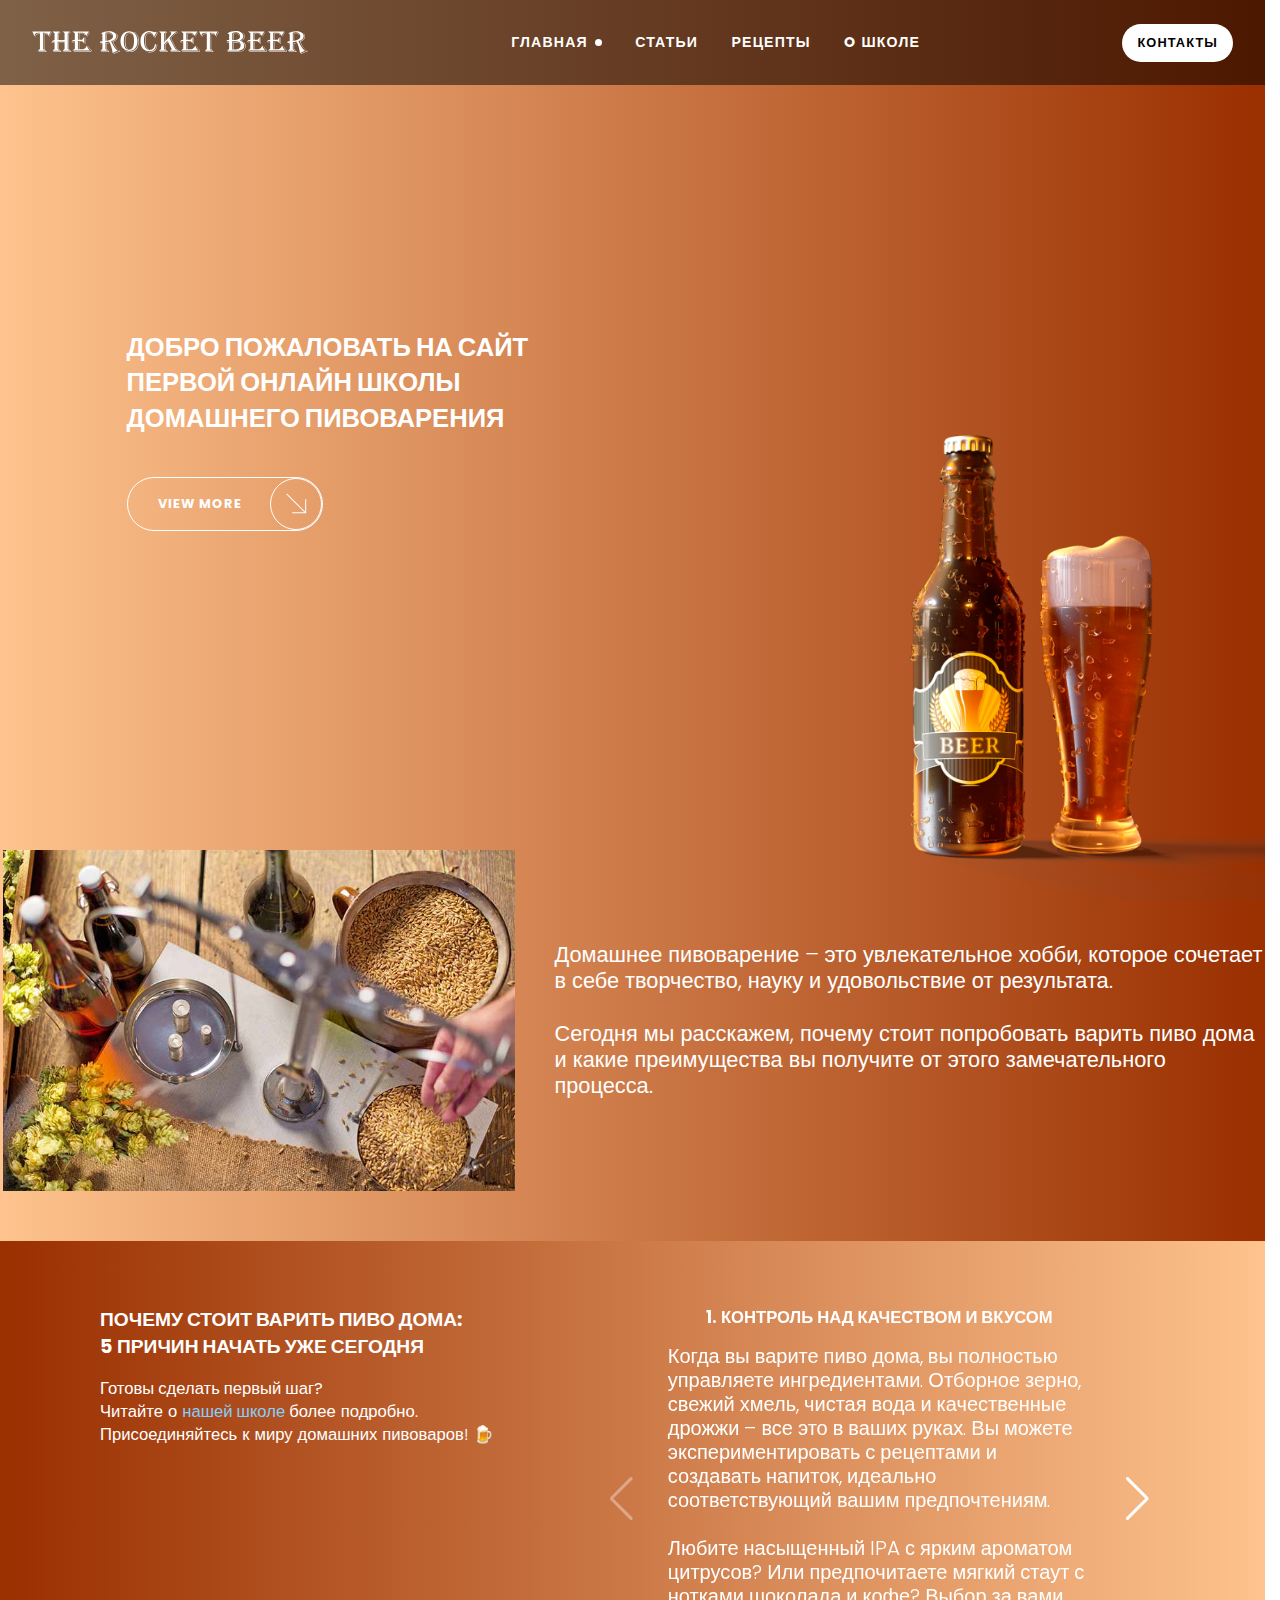
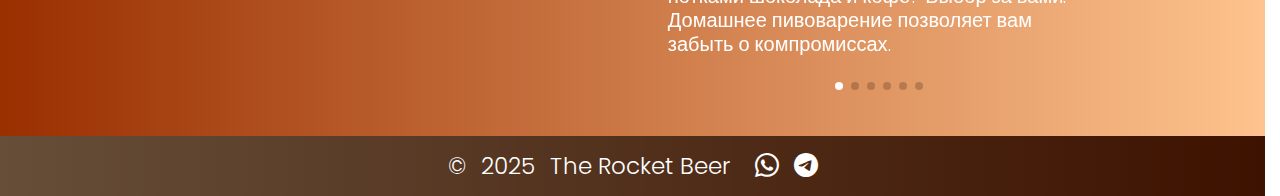
==== index.html @ 80974410 "Add files via upload" ====
<!DOCTYPE html>
<html lang="en">

<head>
   <meta charset="UTF-8">
   <meta name="viewport" content="width=device-width, initial-scale=1.0">

   <title>Brewing School</title>
   <link href="https://fonts.googleapis.com/css2?family=Poppins:wght@300;400;500;600;700;800;900&display=swap"
      rel="stylesheet">
   <link href="https://cdn.jsdelivr.net/npm/bootstrap-icons/font/bootstrap-icons.css" rel="stylesheet">
   <link rel="stylesheet" href="https://cdn.jsdelivr.net/npm/swiper@8/swiper-bundle.min.css" />
   <script src="https://cdn.jsdelivr.net/npm/swiper@8/swiper-bundle.min.js"></script>
   <link rel="stylesheet" href="normalize.css">
   <link rel="stylesheet" href="style.css">
</head>

<body>
   <header class="header">
      <a class="header-logo" href="/">
         <img src="./img/Logo-1.svg" class="header-logo-image" alt="Beer School Logo">
      </a>
      <nav class="header-menu">
         <ul class="header-menu-list">
            <li class="header-menu-item">
               <a href="/" class="header-menu-link is-current">Главная</a>
            </li>
            <li class="header-menu-item">
               <a href="/" class="header-menu-link">Статьи</a>
            </li>
            <li class="header-menu-item">
               <a href="/" class="header-menu-link">Рецепты</a>
            </li>
            <li class="header-menu-item">
               <a href="/" class="header-menu-link">O школе</a>
            </li>
         </ul>
      </nav>
      <div class="header-actions">
         <button class="header-book-button button" type="button" title="Контакты">
            Контакты
         </button>
      </div>
   </header>

   <main class="main-content">
      <section class="first-screen">
         <div class="first-screen-info">
            <h1 class="first-screen-title">Добро пожаловать на сайт <br />
               первой онлайн школы <br />
               домашнего пивоварения
            </h1>
            <a href="#section2" class="button transparent">View more</a>
         </div>
         <img class="first-screen-beer-image" src="./img/banner-img.png" alt="Bottle of beer">
      </section>
      <section class="main-description">
         <div class="image-text-content">
            <img class="brewing-beer-image" src="./img/home.jpg" alt="Brewing proses">
            <p id="section2">
               <strong>Домашнее пивоварение</strong> – это увлекательное хобби, которое сочетает в себе творчество,
               науку и удовольствие
               от результата. <br /><br />
               Сегодня мы расскажем, почему стоит попробовать варить пиво дома и какие преимущества вы
               получите от этого замечательного процесса.
            </p>
         </div>
         <div class="main-description-carousel">
            <div class="subtitle">
               <h2>Почему стоит варить пиво дома: <br />
                  5 причин начать уже сегодня</h2>
               <p><b>Готовы сделать первый шаг?</b><br /> Читайте о <a href="/" style="color: lightskyblue"><b> нашей
                        школе </b>
                  </a> более подробно.<br />
                  Присоединяйтесь к миру домашних пивоваров! 🍺</p>
            </div>
            <div class="swiper mySwiper">
               <div class=" swiper-wrapper">
                  <div class="swiper-slide">
                     <h3>1. Контроль над качеством и вкусом</h3>
                     <p>Когда вы варите пиво дома, вы полностью управляете ингредиентами. Отборное зерно, свежий хмель,
                        чистая
                        вода и качественные дрожжи – все это в ваших руках. Вы можете экспериментировать с рецептами и
                        создавать
                        напиток, идеально соответствующий вашим предпочтениям.</p>
                     <p>Любите насыщенный IPA с ярким ароматом цитрусов? Или предпочитаете мягкий стаут с нотками
                        шоколада и
                        кофе? Выбор за вами. Домашнее пивоварение позволяет вам забыть о компромиссах.</p>
                  </div>
                  <div class="swiper-slide">
                     <h3>2. Экономия средств</h3>
                     <p>На первый взгляд кажется, что варить пиво дома дорого из-за оборудования и ингредиентов. Однако
                        это
                        инвестиция, которая окупается. Один раз купив оборудование, вы будете тратить только на сырье, а
                        стоимость домашнего пива зачастую оказывается ниже магазинного, особенно премиальных сортов.</p>
                     <p><strong>Бонус:</strong> ваше пиво не будет обременено наценками, которые включают в себя
                        транспортировку,
                        упаковку и рекламу.</p>
                  </div>
                  <div class="swiper-slide">
                     <h3>3. Удовольствие от процесса</h3>
                     <p>Варка пива – это одновременно наука и искусство. Вы узнаете основы химии, биологии и физики, что
                        делает
                        процесс не только увлекательным, но и познавательным.</p>
                     <p>Пивоварение – это еще и терапия: отмеряя ингредиенты, контролируя температуру, наблюдая за
                        ферментацией,
                        вы забываете о повседневных заботах. Этот процесс помогает расслабиться и по-настоящему
                        насладиться
                        результатом своей работы.</p>
                  </div>
                  <div class="swiper-slide">
                     <h3>4. Особая гордость за результат</h3>
                     <p>Представьте, что вы предлагаете друзьям или близким бутылку пива, сделанного вашими руками. Они
                        восхищаются вкусом, а вы с гордостью рассказываете о процессе. Домашнее пиво – это больше, чем
                        напиток;
                        это символ вашего труда, экспериментов и креативности.</p>
                     <p>Кроме того, ваше пиво можно сделать уникальным, добавив ингредиенты, которые редко встретишь в
                        магазине:
                        например, ягоды, специи или даже мед.</p>
                  </div>
                  <div class="swiper-slide">
                     <h3>5. Сообщество пивоваров</h3>
                     <p>Домашние пивовары – это дружелюбное и увлеченное сообщество. Общение с такими же энтузиастами
                        поможет
                        вам
                        расти и развиваться в этом увлекательном деле. На форумах, в социальных сетях и на мероприятиях
                        по
                        домашнему пивоварению вы найдете единомышленников, которые с радостью поделятся своими советами
                        и
                        секретами.</p>
                     <p>К тому же, это возможность обмениваться собственными рецептами, дегустировать пиво других и
                        постоянно
                        вдохновляться.</p>
                  </div>
                  <div class="swiper-slide">
                     <h3>Заключение</h3>
                     <p><strong>Домашнее пивоварение</strong> – это не просто способ приготовить напиток. Это
                        путешествие в
                        мир творчества и
                        науки, возможность выразить себя и насладиться результатами своей работы.</p>
                     <p>Если вы ищете хобби, которое совмещает экономию, познание и удовольствие, домашнее пивоварение –
                        ваш
                        выбор. Откройте для себя это искусство, начните с простого, и вы не сможете остановиться!</p>
                  </div>
               </div>
               <div class="swiper-button-next"></div>
               <div class="swiper-button-prev"></div>
               <div class="swiper-pagination"></div>
            </div>


         </div>
      </section>
   </main>
   <footer>
      <div class="footer-content">
         <p>&copy; <span> 2025 </span> The Rocket Beer</p>
         <div class="social-icons">
            <a href="https://wa.me/+79613062090" target="_blank" aria-label="whatsapp"><i
                  class="bi bi-whatsapp"></i></a>
            <a href="https://t.me/home_brewing_school" target="_blank" aria-label="Telegram"><i
                  class="bi bi-telegram"></i></a>
         </div>
      </div>
   </footer>
   <script src="script.js"></script>
</body>

</html>
---- style.css ----
@font-face {
   font-family: 'Heebo';
   src: url('./fonts/Heebo-Light.woff2') format('woff2');
   font-weight: 300;
   font-style: normal;
   font-display: swap;
}

@font-face {
   font-family: 'Heebo';
   src: url('./fonts/Heebo-Bold.woff2') format('woff2');
   font-weight: 700;
   font-style: normal;
   font-display: swap;
}


html {
   scroll-behavior: smooth;
}


:root {
   --color-dark: #000000;
   --color-light: #FFFFFF;
   --color-dark-alternate: #131619;
   --color-dark-gray: #404040;
   --color-light-gray: #C4C4C4;

   --border-radius: 30px;
   --border: 1px solid #FFFFFF;

   --font-family-base: 'Heebo', sans-serif; 
   --font-family-accent: 'Yantramanav', sans-serif; 
   --font-family-logo: 'Algerian', sans-serif;

   --input-height: 54px;

   --container-width: 1200px;
   --container-padding-x: 30px;

   --transition-duration: 0.2s;

   --header-height: 85px;
}

* {
   max-width: 100%;
}

body {
   font-family: 'Poppins', sans-serif;
   font-weight: 300;
   font-size: 16px;
   line-height: 1.4;
   color: var(--color-light);
   background: linear-gradient(to right, #FEC38E, #9A2F00);
}

a,
button,
input,
textarea,
svg * {
   transition-duration: var(--transition-duration);
}

a {
   color: var(--color-light);
   text-decoration: none;
}

a:hover {
   color: var(--color-light-gray);
}

.visually-hidden {
   position: absolute !important;
   width: 1px !important;
   height: 1px !important;
   margin: -1px !important;
   border: 0 !important;
   padding: 0 !important;
   white-space: nowrap !important;
   clip-path: inset(100%) !important;
   clip: rect(0 0 0 0) !important;
   overflow: hidden !important;
 }

 h1, h2, h3, h4, h5, h6 {
   font-weight: 700;
   text-transform: uppercase;
}

ul {
   margin-bottom: 0;
}

.container {
   max-width: calc(var(--container-width) + var(--container-padding-x) * 2);
   margin-inline: auto;
   padding-inline: var(--container-padding-x);
}

.button {
   display: inline-flex;
   align-items: center;
   height: 38px;
   padding-inline: 15px;
   font-size: clamp(10px, 1vw, 15px);
   font-weight: 700;
   line-height: 2;
   letter-spacing: 1.1px;
   text-transform: uppercase;
   white-space: nowrap;
   background-color: var(--color-light);
   border: none;
   border-radius: var(--border-radius);
}

button:hover {
   background-color: var(--color-light-gray);
}

.button.transparent {
   position: relative;
   height: var(--input-height);
   padding-left: 30px;
   padding-right: 80px;
   background-color: transparent;
   border: var(--border);
}

.button.transparent::after{
   content: '';
   position: absolute;
   right: 0;
   height: 100%;
   aspect-ratio: 1;
   background: url('./icons/arrow-top-rite.svg') center/70% no-repeat;
   border: var(--border);
   border-radius: 50%;
   scale: 1 -1;
}



.button.transparent:hover {
   color: var(--color-dark);
   background-color: var(--color-light-gray);
}

.header {
   display: flex;
   justify-content: space-between;
   align-items: center;
   column-gap: 20px;
   min-height: var(--header-height);
   padding-inline: 32px;
   background-color: rgba(0, 0, 0, 0.5);
   
}



.header-menu-list {
   display: flex;
   flex-wrap: wrap;
   column-gap: clamp(20px, 2.6vw, 50px);
   font-size: clamp(10px, 1.1vw, 35px);
}

.header-menu-link {
   display: inline-flex;
   align-items: center;
   text-decoration: none;
   text-transform: uppercase;
   font-weight: 700;
   letter-spacing: 1.2px;
   gap: 7px;
   height: var(--header-height)
}

.header-menu-link.is-current::after {
   content: "";
   width: 7px;
   aspect-ratio: 1;
   background-color: currentColor;
   border-radius: 50%;
}

.header-actions {
   display: flex;
   column-gap: 30px;
}

.first-screen {
   position: relative;
   width: 100vw;
   height: calc(100vh - var(--header-height));
   
}

.first-screen-info {
   position: absolute;
   width: 100%;
   max-width: 40vw;
   top: 30%;
   left: 10%;
}

.first-screen-title {
   font-size: 2vw;
   margin-bottom: 40px;
}

.first-screen-beer-image {
   position: absolute;
   width: 100%;
   max-width: 40vw;
   height: auto;
   bottom: 0;
   right: 0;
}



.image-text-content {
   display: flex;
   align-items: center;
   justify-content: center;
   gap: 40px;
   margin-bottom: 100px;
   font-size: 1.7vw;
   line-height: 1.2;
   max-width: calc(var(--container-width) + var(--container-padding-x) * 2);
   margin-inline: auto;
}

.brewing-beer-image {
   width: 100%;
   max-width: 40vw;
   height: auto;
   margin-block: -50px;
   
}

.main-description-carousel {
   display: flex;
   background: linear-gradient(to left, #FEC38E, #9A2F00);
   padding-left: 100px;
   padding-top: 50px;
}

.main-description-carousel h2 {
   font-size: 1.5vw;
}

.main-description-carousel h3 {
   font-size: 1.3vw;
}

.subtitle {
   max-width: 42vw;
   font-size: 1.3vw;
}

.article {
   background: white;
   padding: 50px;
   color: #000000;
   box-shadow: 0 6px 10px rgba(0, 0, 0, 0.4);
}

.highlight {
   background-color: #dff0d8;
   padding: 7px 10px;
   border-left: 5px solid #3c763d;
   margin-bottom: 20px;
}

.swiper{
   max-width: 44vw;
   height: 100%;
   margin-bottom: 30px;
 }
 .swiper-slide {
   line-height: 1.2;
   font-size: 20px;
   display: flex;
   flex-direction: column;
   justify-content: center;
   align-items: center;
   padding-inline: 70px;
   padding-bottom: 50px;
 }
 .swiper-slide img{
   width: 30%;
   object-fit: cover;
 }

 .swiper-pagination-bullet-active {
   background: white;
   opacity: 1;
 }

 .swiper-button-next, .swiper-rtl .swiper-button-prev {
    left: auto;
    color: white;
 }
 .swiper-button-prev, .swiper-rtl .swiper-button-next{
    right: auto;
    color: white;
 }


footer {
   text-align: center;
   background-color: rgba(0, 0, 0, 0.6);
   position: relative;
   bottom: 0;
   width: 100%;
   padding: 13px 0;
}

.footer-content {
   display: inline-flex; /* Горизонтальное выравнивание текста и иконок */
   align-items: center; /* Вертикальное выравнивание */
   gap: 1.5rem; /* Расстояние между текстом и иконками */
   justify-content: center;
   
}

.footer-content p {
   margin: 0;
   display: flex;
   align-items: center;
   font-size: 23px;
   gap: 15px;
}

.social-icons {
   display: inline-flex; /* Горизонтальное расположение иконок */
   gap: 15px; /* Расстояние между иконками */
}
.social-icons a {
   color: #fff;
   text-decoration: none;
   font-size: 1.5rem;
   transition: color 0.3s ease;
}
.social-icons a:hover {
   color: #5d3eaa;
}

.social-icons a:active {
   color: #5d3eaa;
}

@media (max-width: 1024px) {
  
   .header {
         flex-wrap: wrap;
         row-gap: 25px;
         padding-top: 10px;
         padding-inline: 15px;
      }
   
   .header-logo {
         width: 220px;
      }

   .header-menu-list {
      font-size: 15px;
   }   

   .button {
      height: 28px;
      padding-inline: 12px;
   }

   .first-screen-beer-image {
      bottom: 100px;
      max-width: 60vw;
   }

   .first-screen-title {
      font-size: 3vw;
   }

   .first-screen-info {
      max-width: 60vw;
   }

   .brewing-beer-image {
      max-width: 45vw;
   }

   .image-text-content {
      padding-inline: 40px;
   }

   .swiper {
      max-width: 50vw;
   }

   .subtitle p {
      font-size: 1.65vw;
   }

   .main-description-carousel h2, h3 {
      font-size: 1.6vw;
   }

   .main-description-carousel {
      padding-left: 50px;
      padding-top: 30px;
   }
}

@media (max-width: 840px) {

   .header-menu-list {
      font-size: 12px;
   }

   .brewing-beer-image {
      margin-block: 0;
   }
   
   .image-text-content {
      font-size: 2.4vw;
      padding-inline: 30px;
      margin-bottom: 50px;
  }

  .main-description-carousel {
   flex-direction: column;
   justify-content: center;
   align-items: center;
   padding-left: 0;
   max-width: 100%;
}

.subtitle {
   margin-bottom: 30px;
}

.subtitle p {
   font-size: 2.8vw;
   line-height: 1.35;
}

.main-description-carousel h2 {
   font-size: 2.8vw;
}

.main-description-carousel h3 {
   font-size: 2.4vw;
}

.swiper {
   max-width: 80%;
}

.swiper-slide {
   font-size: 20px;
   line-height: 1.35;
}
}



@media (max-width: 770px) {
  
   .header-menu-link {
      height: 32px;
   }
   
   .header-actions {
      column-gap: 15px;
   }

   .button {
      height: 27px;
   }

 }

@media (max-width: 760px) {
.header-menu {
   order: 1;
   flex-basis: 100%;
}
}

@media (max-width: 440px) {
   .first-screen-beer-image {
      bottom: 50px;
   }

   .brewing-beer-image {
      margin-block: 0;
   }

   .article {
      padding: 20px;
   }

   .image-text-content {
      flex-direction: column-reverse;
      margin-bottom: 25px;
      font-size: 2.15vw;
   }

   .image-text-content p {
      font-size: 3.5vw;
      margin-bottom: 25px;
   }

   .image-text-content {
      padding-inline: 20px;
  }

   .brewing-beer-image {
      max-width: 100%;
      height: auto;
   }

   .main-description-carousel {
      flex-direction: column;
      justify-content: center;
      align-items: center;
      max-width: 100%;
   }

   .subtitle {
      margin-bottom: 20px;
      max-width: 55vw;
   }

   .subtitle p {
      font-size: 3vw;
   }

   .main-description-carousel h2 {
      font-size: 3vw;
   }

   .main-description-carousel h3 {
      font-size: 2.8vw;
   }

   .swiper {
      max-width: 95vw;

   }

   .swiper-slide {
      font-size: 14px;
   }

   .button.transparent {
      height: 30px;
      padding-left: 10px;
      padding-right: 35px;
   }

   .social-icons {
      gap: 12px;
   }

   .footer-content p {
      gap: 12px;
   }
}

@media (max-width: 395px) {
   
   .image-text-content p {
      font-size: 3.8vw;
   }   

   .footer-content p {
      font-size: 22px;
   }

   .subtitle p {
      font-size: 3.5vw;
   }

   .swiper-slide {
      padding-bottom: 30px;
   }
}

@media (max-width: 370px) {
   .header-logo {
      width: 200px;
   }
}
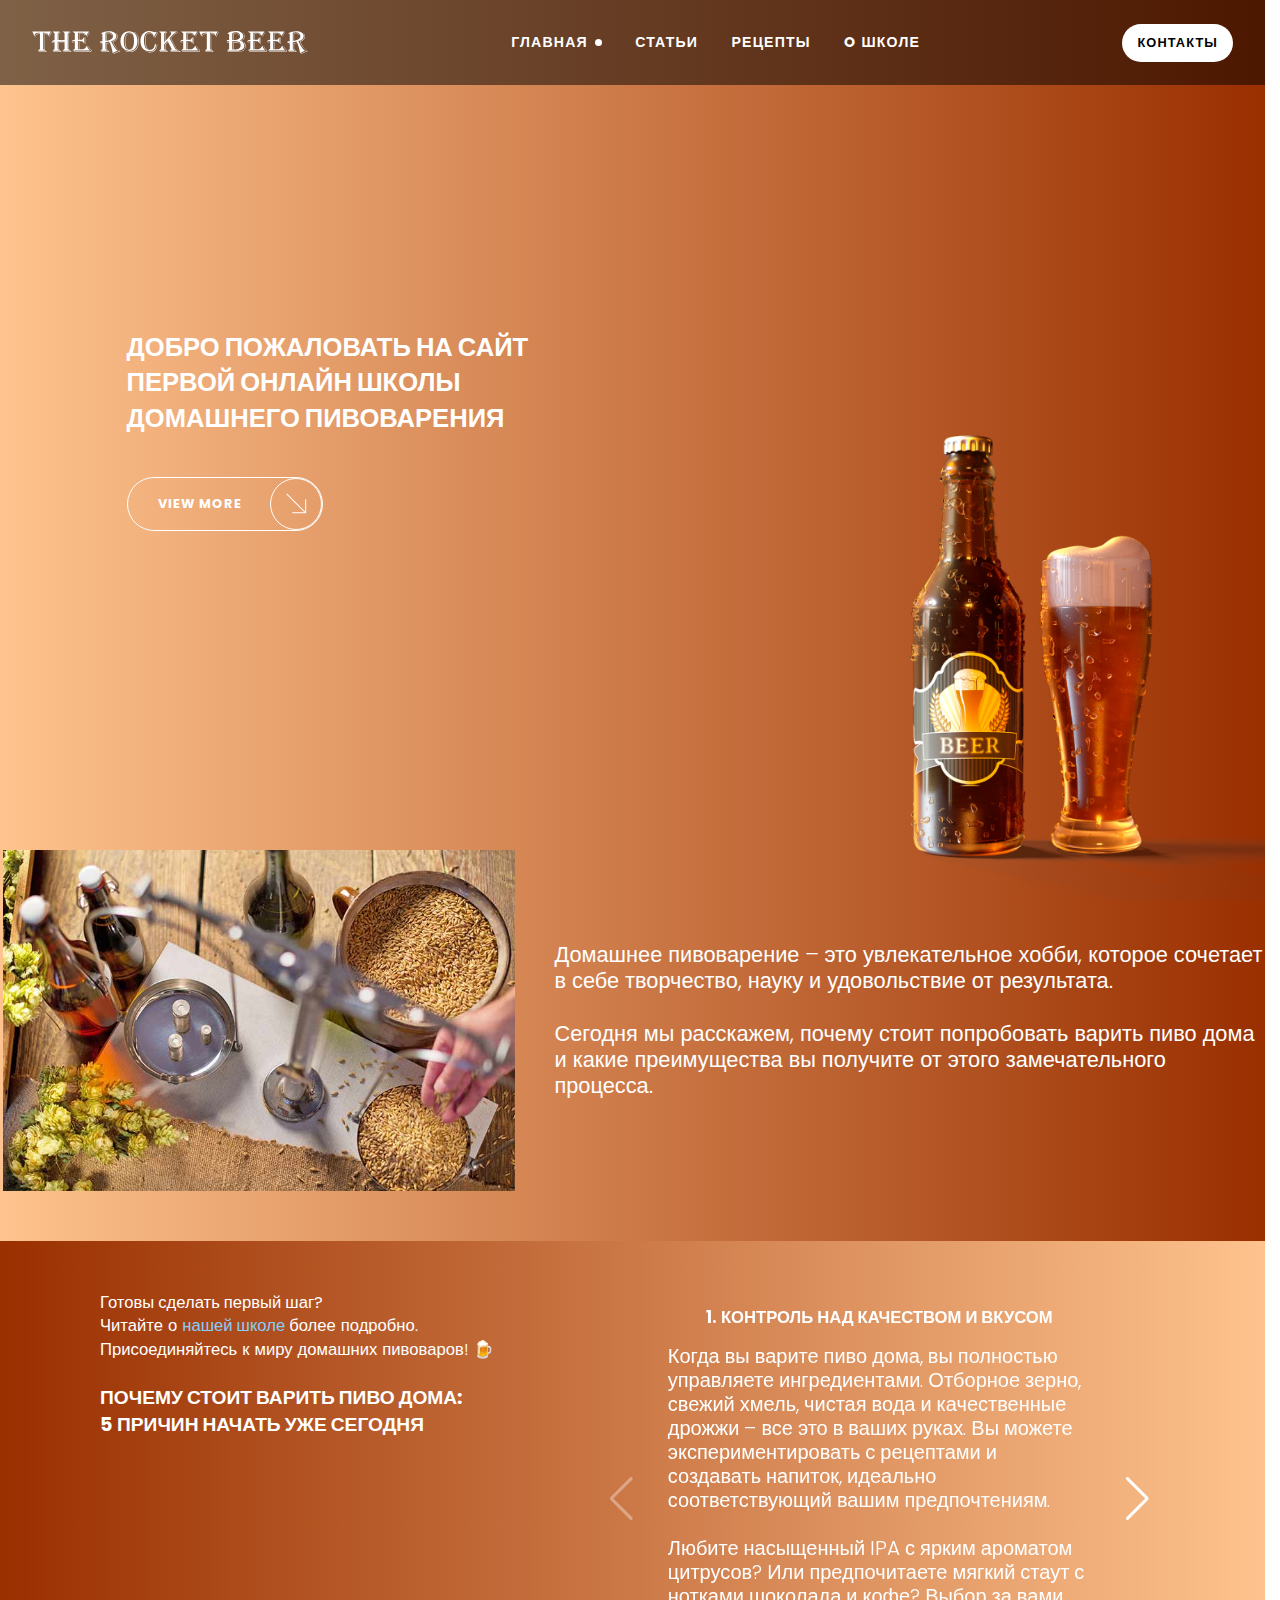
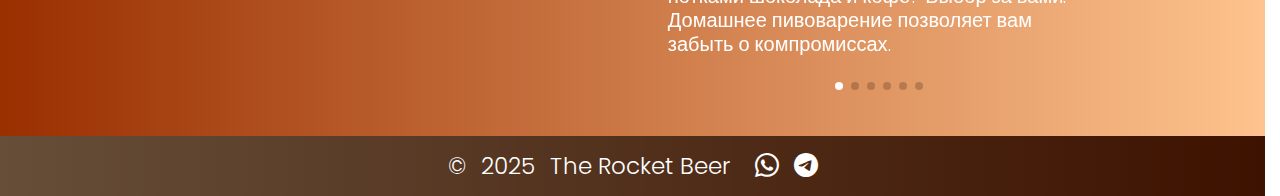
==== commit 566c3172: "Update index.html" ====
--- a/index.html
+++ b/index.html
@@ -67,13 +67,13 @@
          </div>
          <div class="main-description-carousel">
             <div class="subtitle">
-               <h2>Почему стоит варить пиво дома: <br />
-                  5 причин начать уже сегодня</h2>
                <p><b>Готовы сделать первый шаг?</b><br /> Читайте о <a href="/" style="color: lightskyblue"><b> нашей
                         школе </b>
                   </a> более подробно.<br />
                   Присоединяйтесь к миру домашних пивоваров! 🍺</p>
-            </div>
+               <h2>Почему стоит варить пиво дома: <br />
+                  5 причин начать уже сегодня</h2>
+             </div>
             <div class="swiper mySwiper">
                <div class=" swiper-wrapper">
                   <div class="swiper-slide">
@@ -166,4 +166,4 @@
    <script src="script.js"></script>
 </body>
 
-</html>+</html>
--- a/style.css
+++ b/style.css
@@ -216,8 +216,8 @@
 
 .first-screen-beer-image {
    position: absolute;
-   width: 100%;
-   max-width: 40vw;
+   width: 40vw;
+   max-width: 600px;
    height: auto;
    bottom: 0;
    right: 0;
@@ -379,11 +379,6 @@
       padding-inline: 12px;
    }
 
-   .first-screen-beer-image {
-      bottom: 100px;
-      max-width: 60vw;
-   }
-
    .first-screen-title {
       font-size: 3vw;
    }
@@ -495,8 +490,17 @@
 }
 
 @media (max-width: 440px) {
+
+     .first-screen-info {
+      top: 15%;
+   }
+   .first-screen-title {
+        font-size: 14px;
+    } 
+   
    .first-screen-beer-image {
-      bottom: 50px;
+      bottom: 60px;
+      width: 70vw;
    }
 
    .brewing-beer-image {
@@ -536,11 +540,11 @@
 
    .subtitle {
       margin-bottom: 20px;
-      max-width: 55vw;
+      max-width: 65vw;
    }
 
    .subtitle p {
-      font-size: 3vw;
+      font-size: 16px;
    }
 
    .main-description-carousel h2 {
@@ -558,6 +562,7 @@
 
    .swiper-slide {
       font-size: 14px;
+      padding-inline: 55px;
    }
 
    .button.transparent {
@@ -590,7 +595,7 @@
    }
 
    .swiper-slide {
-      padding-bottom: 30px;
+      padding-bottom: 40px;
    }
 }
 
@@ -598,6 +603,14 @@
    .header-logo {
       width: 200px;
    }
+   
+   .first-screen-beer-image {
+      bottom: 45px;
+      width: 60vw;
+   }
+   .first-screen-title {
+        font-size: 13px;
+    }
 }
 
 
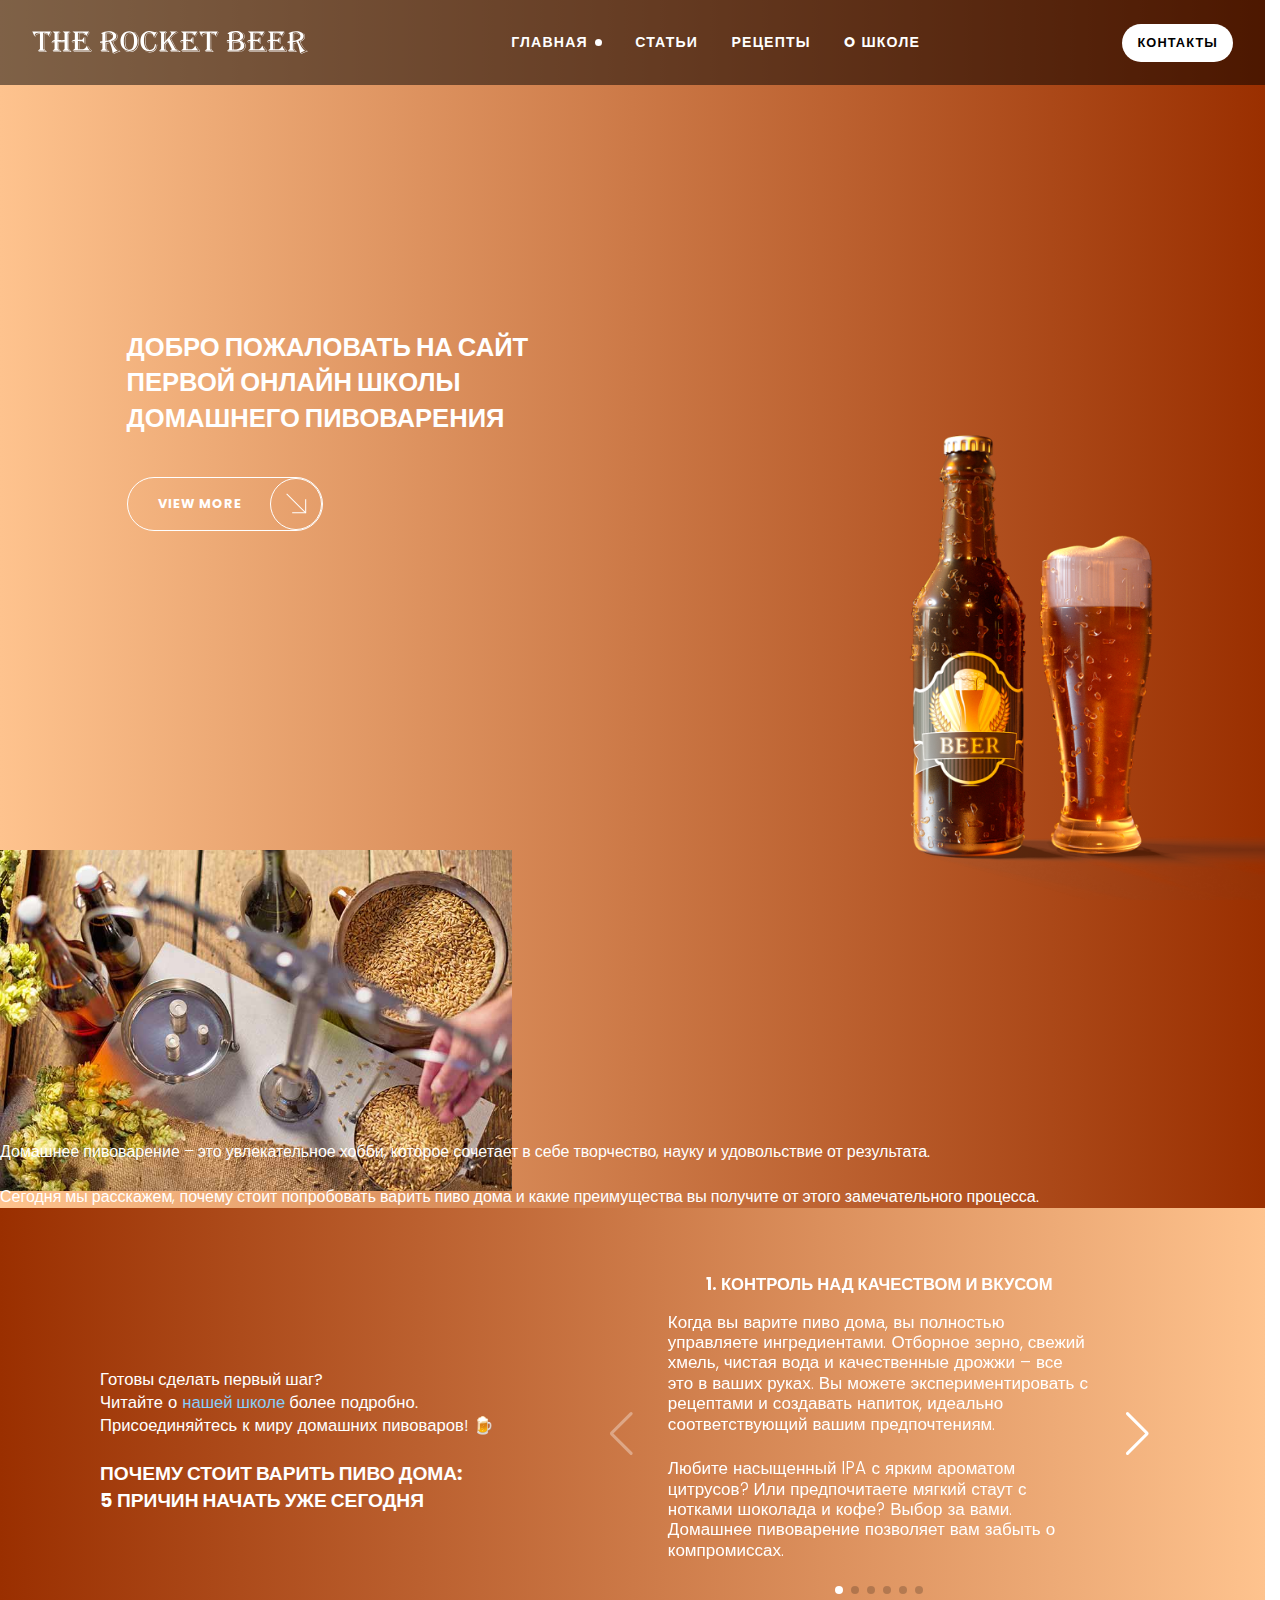
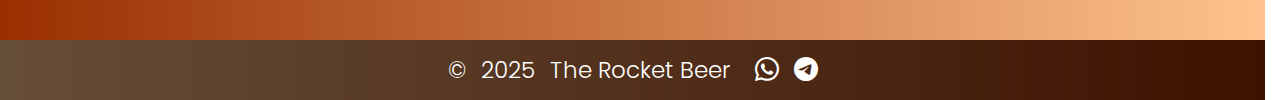
==== commit 09a6b284: "Update index.html" ====
--- a/index.html
+++ b/index.html
@@ -55,100 +55,96 @@
          <img class="first-screen-beer-image" src="./img/banner-img.png" alt="Bottle of beer">
       </section>
       <section class="main-description">
-         <div class="image-text-content">
-            <img class="brewing-beer-image" src="./img/home.jpg" alt="Brewing proses">
-            <p id="section2">
-               <strong>Домашнее пивоварение</strong> – это увлекательное хобби, которое сочетает в себе творчество,
-               науку и удовольствие
-               от результата. <br /><br />
-               Сегодня мы расскажем, почему стоит попробовать варить пиво дома и какие преимущества вы
-               получите от этого замечательного процесса.
-            </p>
+         <img class="brewing-beer-image" src="./img/home.jpg" alt="Brewing proses">
+         <p id="section2">
+            <strong>Домашнее пивоварение</strong> – это увлекательное хобби, которое сочетает в себе творчество,
+            науку и удовольствие
+            от результата. <br /><br />
+            Сегодня мы расскажем, почему стоит попробовать варить пиво дома и какие преимущества вы
+            получите от этого замечательного процесса.
+         </p>
+      </section>
+      <section class="main-description-carousel">
+         <div class="subtitle">
+            <p><b>Готовы сделать первый шаг?</b><br /> Читайте о <a href="/" style="color: lightskyblue"><b> нашей
+                     школе </b>
+               </a> более подробно.<br />
+               Присоединяйтесь к миру домашних пивоваров! 🍺</p>
+            <h2>Почему стоит варить пиво дома: <br />
+               5 причин начать уже сегодня</h2>
          </div>
-         <div class="main-description-carousel">
-            <div class="subtitle">
-               <p><b>Готовы сделать первый шаг?</b><br /> Читайте о <a href="/" style="color: lightskyblue"><b> нашей
-                        школе </b>
-                  </a> более подробно.<br />
-                  Присоединяйтесь к миру домашних пивоваров! 🍺</p>
-               <h2>Почему стоит варить пиво дома: <br />
-                  5 причин начать уже сегодня</h2>
-             </div>
-            <div class="swiper mySwiper">
-               <div class=" swiper-wrapper">
-                  <div class="swiper-slide">
-                     <h3>1. Контроль над качеством и вкусом</h3>
-                     <p>Когда вы варите пиво дома, вы полностью управляете ингредиентами. Отборное зерно, свежий хмель,
-                        чистая
-                        вода и качественные дрожжи – все это в ваших руках. Вы можете экспериментировать с рецептами и
-                        создавать
-                        напиток, идеально соответствующий вашим предпочтениям.</p>
-                     <p>Любите насыщенный IPA с ярким ароматом цитрусов? Или предпочитаете мягкий стаут с нотками
-                        шоколада и
-                        кофе? Выбор за вами. Домашнее пивоварение позволяет вам забыть о компромиссах.</p>
-                  </div>
-                  <div class="swiper-slide">
-                     <h3>2. Экономия средств</h3>
-                     <p>На первый взгляд кажется, что варить пиво дома дорого из-за оборудования и ингредиентов. Однако
-                        это
-                        инвестиция, которая окупается. Один раз купив оборудование, вы будете тратить только на сырье, а
-                        стоимость домашнего пива зачастую оказывается ниже магазинного, особенно премиальных сортов.</p>
-                     <p><strong>Бонус:</strong> ваше пиво не будет обременено наценками, которые включают в себя
-                        транспортировку,
-                        упаковку и рекламу.</p>
-                  </div>
-                  <div class="swiper-slide">
-                     <h3>3. Удовольствие от процесса</h3>
-                     <p>Варка пива – это одновременно наука и искусство. Вы узнаете основы химии, биологии и физики, что
-                        делает
-                        процесс не только увлекательным, но и познавательным.</p>
-                     <p>Пивоварение – это еще и терапия: отмеряя ингредиенты, контролируя температуру, наблюдая за
-                        ферментацией,
-                        вы забываете о повседневных заботах. Этот процесс помогает расслабиться и по-настоящему
-                        насладиться
-                        результатом своей работы.</p>
-                  </div>
-                  <div class="swiper-slide">
-                     <h3>4. Особая гордость за результат</h3>
-                     <p>Представьте, что вы предлагаете друзьям или близким бутылку пива, сделанного вашими руками. Они
-                        восхищаются вкусом, а вы с гордостью рассказываете о процессе. Домашнее пиво – это больше, чем
-                        напиток;
-                        это символ вашего труда, экспериментов и креативности.</p>
-                     <p>Кроме того, ваше пиво можно сделать уникальным, добавив ингредиенты, которые редко встретишь в
-                        магазине:
-                        например, ягоды, специи или даже мед.</p>
-                  </div>
-                  <div class="swiper-slide">
-                     <h3>5. Сообщество пивоваров</h3>
-                     <p>Домашние пивовары – это дружелюбное и увлеченное сообщество. Общение с такими же энтузиастами
-                        поможет
-                        вам
-                        расти и развиваться в этом увлекательном деле. На форумах, в социальных сетях и на мероприятиях
-                        по
-                        домашнему пивоварению вы найдете единомышленников, которые с радостью поделятся своими советами
-                        и
-                        секретами.</p>
-                     <p>К тому же, это возможность обмениваться собственными рецептами, дегустировать пиво других и
-                        постоянно
-                        вдохновляться.</p>
-                  </div>
-                  <div class="swiper-slide">
-                     <h3>Заключение</h3>
-                     <p><strong>Домашнее пивоварение</strong> – это не просто способ приготовить напиток. Это
-                        путешествие в
-                        мир творчества и
-                        науки, возможность выразить себя и насладиться результатами своей работы.</p>
-                     <p>Если вы ищете хобби, которое совмещает экономию, познание и удовольствие, домашнее пивоварение –
-                        ваш
-                        выбор. Откройте для себя это искусство, начните с простого, и вы не сможете остановиться!</p>
-                  </div>
+         <div class="swiper mySwiper">
+            <div class="swiper-wrapper">
+               <div class="swiper-slide">
+                  <h3>1. Контроль над качеством и вкусом</h3>
+                  <p>Когда вы варите пиво дома, вы полностью управляете ингредиентами. Отборное зерно, свежий хмель,
+                     чистая
+                     вода и качественные дрожжи – все это в ваших руках. Вы можете экспериментировать с рецептами и
+                     создавать
+                     напиток, идеально соответствующий вашим предпочтениям.</p>
+                  <p>Любите насыщенный IPA с ярким ароматом цитрусов? Или предпочитаете мягкий стаут с нотками
+                     шоколада и
+                     кофе? Выбор за вами. Домашнее пивоварение позволяет вам забыть о компромиссах.</p>
                </div>
-               <div class="swiper-button-next"></div>
-               <div class="swiper-button-prev"></div>
-               <div class="swiper-pagination"></div>
+               <div class="swiper-slide">
+                  <h3>2. Экономия средств</h3>
+                  <p>На первый взгляд кажется, что варить пиво дома дорого из-за оборудования и ингредиентов. Однако
+                     это
+                     инвестиция, которая окупается. Один раз купив оборудование, вы будете тратить только на сырье, а
+                     стоимость домашнего пива зачастую оказывается ниже магазинного, особенно премиальных сортов.</p>
+                  <p><strong>Бонус:</strong> ваше пиво не будет обременено наценками, которые включают в себя
+                     транспортировку,
+                     упаковку и рекламу.</p>
+               </div>
+               <div class="swiper-slide">
+                  <h3>3. Удовольствие от процесса</h3>
+                  <p>Варка пива – это одновременно наука и искусство. Вы узнаете основы химии, биологии и физики, что
+                     делает
+                     процесс не только увлекательным, но и познавательным.</p>
+                  <p>Пивоварение – это еще и терапия: отмеряя ингредиенты, контролируя температуру, наблюдая за
+                     ферментацией,
+                     вы забываете о повседневных заботах. Этот процесс помогает расслабиться и по-настоящему
+                     насладиться
+                     результатом своей работы.</p>
+               </div>
+               <div class="swiper-slide">
+                  <h3>4. Особая гордость за результат</h3>
+                  <p>Представьте, что вы предлагаете друзьям или близким бутылку пива, сделанного вашими руками. Они
+                     восхищаются вкусом, а вы с гордостью рассказываете о процессе. Домашнее пиво – это больше, чем
+                     напиток;
+                     это символ вашего труда, экспериментов и креативности.</p>
+                  <p>Кроме того, ваше пиво можно сделать уникальным, добавив ингредиенты, которые редко встретишь в
+                     магазине:
+                     например, ягоды, специи или даже мед.</p>
+               </div>
+               <div class="swiper-slide">
+                  <h3>5. Сообщество пивоваров</h3>
+                  <p>Домашние пивовары – это дружелюбное и увлеченное сообщество. Общение с такими же энтузиастами
+                     поможет
+                     вам
+                     расти и развиваться в этом увлекательном деле. На форумах, в социальных сетях и на мероприятиях
+                     по
+                     домашнему пивоварению вы найдете единомышленников, которые с радостью поделятся своими советами
+                     и
+                     секретами.</p>
+                  <p>К тому же, это возможность обмениваться собственными рецептами, дегустировать пиво других и
+                     постоянно
+                     вдохновляться.</p>
+               </div>
+               <div class="swiper-slide">
+                  <h3>Заключение</h3>
+                  <p><strong>Домашнее пивоварение</strong> – это не просто способ приготовить напиток. Это
+                     путешествие в
+                     мир творчества и
+                     науки, возможность выразить себя и насладиться результатами своей работы.</p>
+                  <p>Если вы ищете хобби, которое совмещает экономию, познание и удовольствие, домашнее пивоварение –
+                     ваш
+                     выбор. Откройте для себя это искусство, начните с простого, и вы не сможете остановиться!</p>
+               </div>
             </div>
-
-
+            <div class="swiper-button-next"></div>
+            <div class="swiper-button-prev"></div>
+            <div class="swiper-pagination"></div>
          </div>
       </section>
    </main>
--- a/style.css
+++ b/style.css
@@ -233,7 +233,7 @@
    margin-bottom: 100px;
    font-size: 1.7vw;
    line-height: 1.2;
-   max-width: calc(var(--container-width) + var(--container-padding-x) * 2);
+   max-width: 85%;
    margin-inline: auto;
 }
 
@@ -247,6 +247,8 @@
 
 .main-description-carousel {
    display: flex;
+   justify-content: center;
+   align-items: center;
    background: linear-gradient(to left, #FEC38E, #9A2F00);
    padding-left: 100px;
    padding-top: 50px;
@@ -286,7 +288,7 @@
  }
  .swiper-slide {
    line-height: 1.2;
-   font-size: 20px;
+   font-size: clamp(14px, 1.33vw , 26px);
    display: flex;
    flex-direction: column;
    justify-content: center;
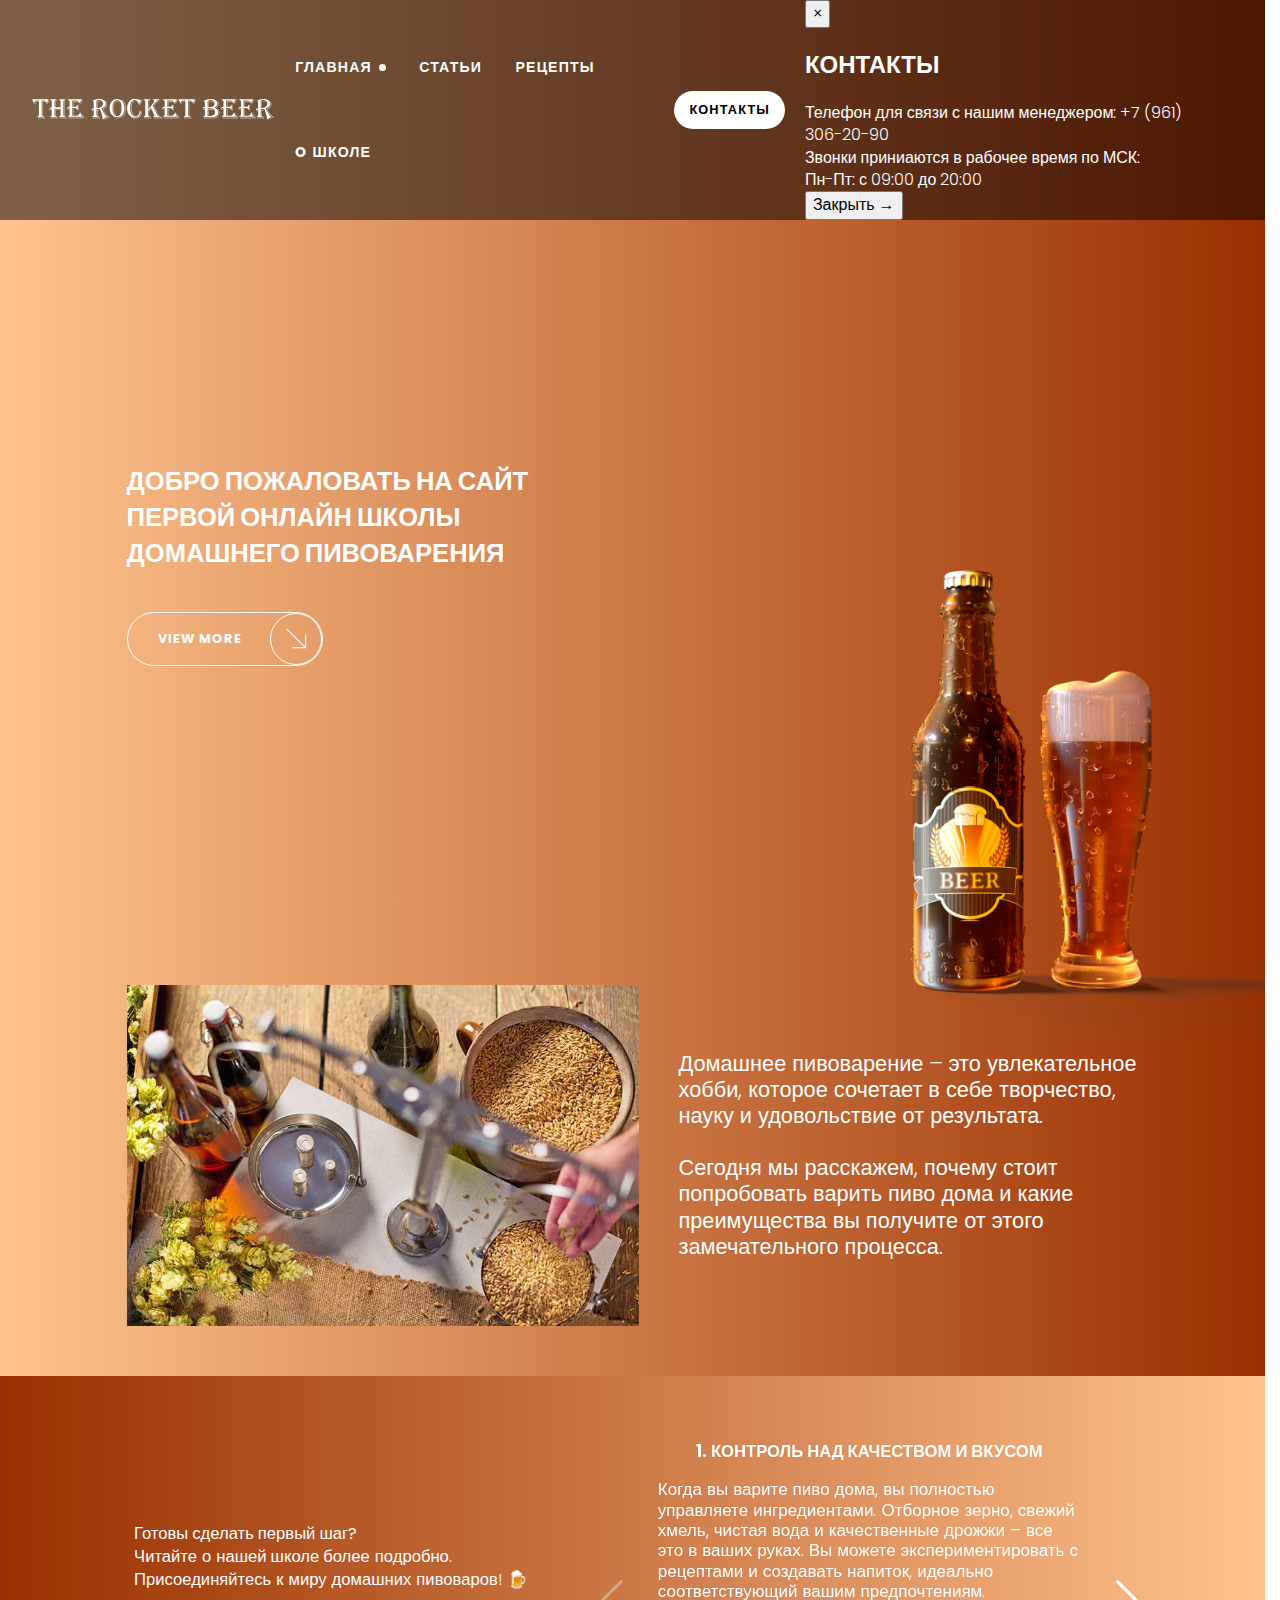
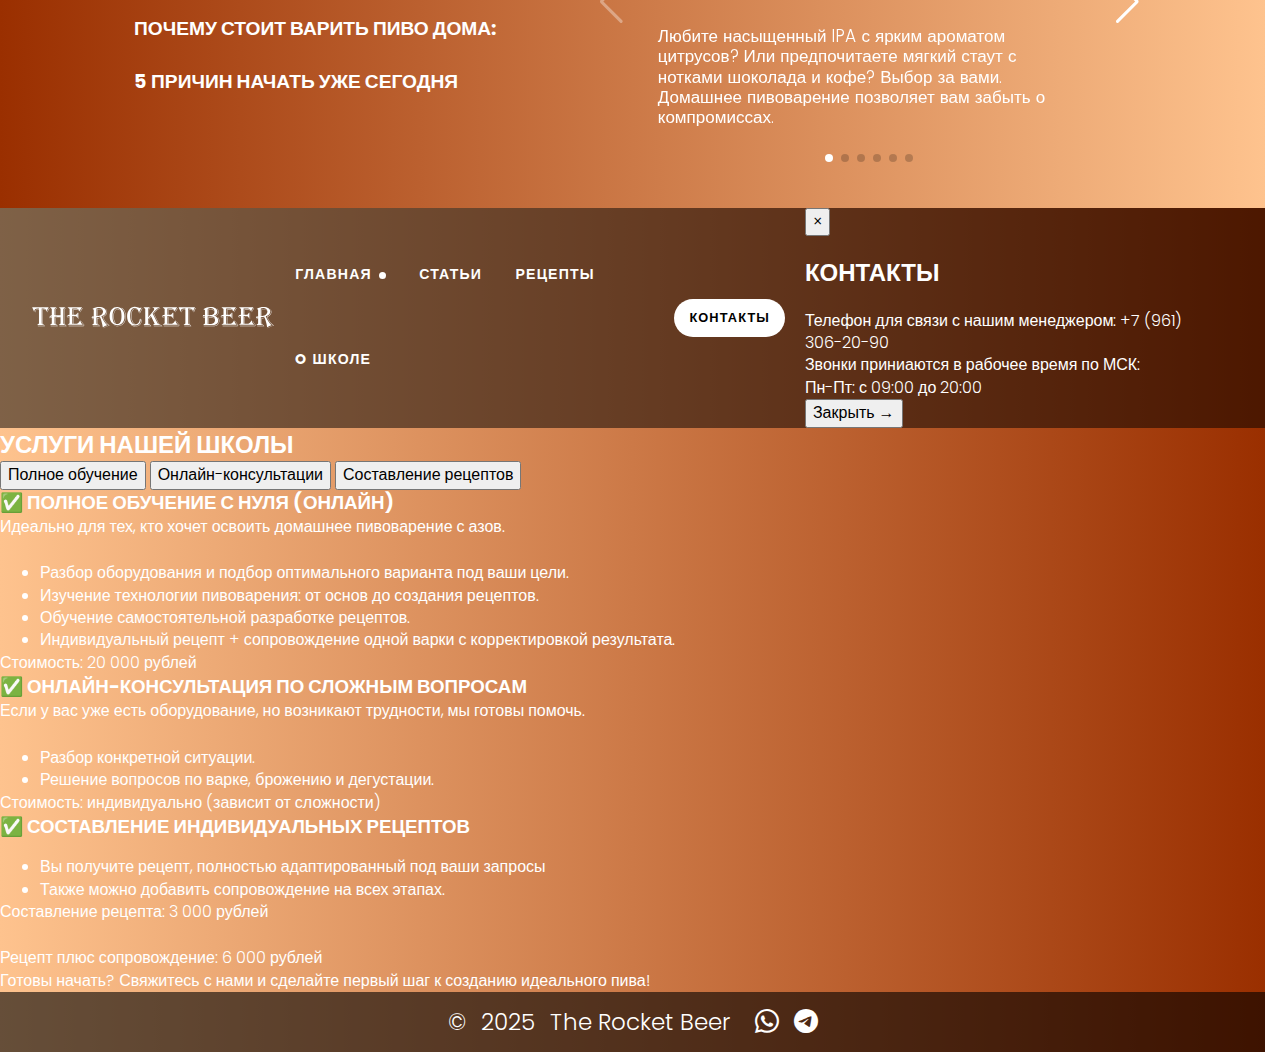
==== commit e6f0f37c: "Add files via upload" ====
--- a/index.html
+++ b/index.html
@@ -16,37 +16,54 @@
 </head>
 
 <body>
-   <header class="header">
-      <a class="header-logo" href="/">
+   <header class="header" id="main-page">
+      <a class="header-logo" href="index.html">
          <img src="./img/Logo-1.svg" class="header-logo-image" alt="Beer School Logo">
       </a>
       <nav class="header-menu">
          <ul class="header-menu-list">
             <li class="header-menu-item">
-               <a href="/" class="header-menu-link is-current">Главная</a>
+               <a href="index.html" class="header-menu-link is-current">Главная</a>
             </li>
             <li class="header-menu-item">
-               <a href="/" class="header-menu-link">Статьи</a>
+               <a href="blog.html" class="header-menu-link">Статьи</a>
             </li>
             <li class="header-menu-item">
-               <a href="/" class="header-menu-link">Рецепты</a>
+               <a href="recipes.html" class="header-menu-link">Рецепты</a>
             </li>
             <li class="header-menu-item">
-               <a href="/" class="header-menu-link">O школе</a>
+               <a href="about.html" class="header-menu-link">O школе</a>
             </li>
          </ul>
       </nav>
       <div class="header-actions">
-         <button class="header-book-button button" type="button" title="Контакты">
+         <button class="header-book-button button btn--show-modal-window" type="button" title="Контакты">
             Контакты
          </button>
       </div>
+      <div class="modal-window hidden">
+         <button class="btn--close-modal-window close-modal">&times;</button>
+
+         <form class="modal__form">
+            <h2><span class="highlight-section">
+                  Контакты
+               </span>
+            </h2>
+            <p>Телефон для связи с нашим менеджером:
+               +7 (961) 306-20-90<br />
+               Звонки приниаются в рабочее время по МСК:<br />
+               Пн-Пт: с 09:00 до 20:00
+            </p>
+         </form>
+         <button class="btn close-modal">Закрыть &rarr;</button>
+      </div>
+      <div class="overlay hidden"></div>
    </header>
 
    <main class="main-content">
       <section class="first-screen">
          <div class="first-screen-info">
-            <h1 class="first-screen-title">Добро пожаловать на сайт <br />
+            <h1 class="first-screen-title"><span class="highlight-section">Добро пожаловать на сайт</span><br />
                первой онлайн школы <br />
                домашнего пивоварения
             </h1>
@@ -54,29 +71,33 @@
          </div>
          <img class="first-screen-beer-image" src="./img/banner-img.png" alt="Bottle of beer">
       </section>
-      <section class="main-description">
+      <section class="main-description" id="section2">
          <img class="brewing-beer-image" src="./img/home.jpg" alt="Brewing proses">
-         <p id="section2">
-            <strong>Домашнее пивоварение</strong> – это увлекательное хобби, которое сочетает в себе творчество,
+         <p>
+            <strong>Домашнее пивоварение</strong> – это увлекательное хобби, которое сочетает в
+            себе творчество,
             науку и удовольствие
             от результата. <br /><br />
             Сегодня мы расскажем, почему стоит попробовать варить пиво дома и какие преимущества вы
             получите от этого замечательного процесса.
          </p>
       </section>
-      <section class="main-description-carousel">
+      <section class="main-description-carousel section">
          <div class="subtitle">
-            <p><b>Готовы сделать первый шаг?</b><br /> Читайте о <a href="/" style="color: lightskyblue"><b> нашей
+            <p><b>Готовы сделать первый шаг?</b><br /> Читайте о <a href="about.html"><b> нашей
                      школе </b>
                </a> более подробно.<br />
                Присоединяйтесь к миру домашних пивоваров! 🍺</p>
-            <h2>Почему стоит варить пиво дома: <br />
-               5 причин начать уже сегодня</h2>
+
+            <h2>Почему стоит варить пиво дома:<br /><br />
+               <span class="highlight-section">5 причин начать уже сегодня</span>
+            </h2>
+            </span>
          </div>
          <div class="swiper mySwiper">
             <div class="swiper-wrapper">
                <div class="swiper-slide">
-                  <h3>1. Контроль над качеством и вкусом</h3>
+                  <h3><span class="highlight-section">1. Контроль над качеством и вкусом</span></h3>
                   <p>Когда вы варите пиво дома, вы полностью управляете ингредиентами. Отборное зерно, свежий хмель,
                      чистая
                      вода и качественные дрожжи – все это в ваших руках. Вы можете экспериментировать с рецептами и
@@ -87,7 +108,7 @@
                      кофе? Выбор за вами. Домашнее пивоварение позволяет вам забыть о компромиссах.</p>
                </div>
                <div class="swiper-slide">
-                  <h3>2. Экономия средств</h3>
+                  <h3><span class="highlight-section">2. Экономия средств</span></h3>
                   <p>На первый взгляд кажется, что варить пиво дома дорого из-за оборудования и ингредиентов. Однако
                      это
                      инвестиция, которая окупается. Один раз купив оборудование, вы будете тратить только на сырье, а
@@ -97,7 +118,7 @@
                      упаковку и рекламу.</p>
                </div>
                <div class="swiper-slide">
-                  <h3>3. Удовольствие от процесса</h3>
+                  <h3><span class="highlight-section">3. Удовольствие от процесса</span></h3>
                   <p>Варка пива – это одновременно наука и искусство. Вы узнаете основы химии, биологии и физики, что
                      делает
                      процесс не только увлекательным, но и познавательным.</p>
@@ -108,7 +129,7 @@
                      результатом своей работы.</p>
                </div>
                <div class="swiper-slide">
-                  <h3>4. Особая гордость за результат</h3>
+                  <h3><span class="highlight-section">4. Особая гордость за результат</span></h3>
                   <p>Представьте, что вы предлагаете друзьям или близким бутылку пива, сделанного вашими руками. Они
                      восхищаются вкусом, а вы с гордостью рассказываете о процессе. Домашнее пиво – это больше, чем
                      напиток;
@@ -118,7 +139,7 @@
                      например, ягоды, специи или даже мед.</p>
                </div>
                <div class="swiper-slide">
-                  <h3>5. Сообщество пивоваров</h3>
+                  <h3><span class="highlight-section">5. Сообщество пивоваров</span></h3>
                   <p>Домашние пивовары – это дружелюбное и увлеченное сообщество. Общение с такими же энтузиастами
                      поможет
                      вам
@@ -132,7 +153,7 @@
                      вдохновляться.</p>
                </div>
                <div class="swiper-slide">
-                  <h3>Заключение</h3>
+                  <h3><span class="highlight-section">Заключение</span></h3>
                   <p><strong>Домашнее пивоварение</strong> – это не просто способ приготовить напиток. Это
                      путешествие в
                      мир творчества и
@@ -145,6 +166,124 @@
             <div class="swiper-button-next"></div>
             <div class="swiper-button-prev"></div>
             <div class="swiper-pagination"></div>
+         </div>
+      </section>
+      <section class="about section">
+         <header class="header" id="header">
+            <a class="header-logo" href="/">
+               <img src="./img/Logo-1.svg" class="header-logo-image" alt="Beer School Logo">
+            </a>
+            <nav class="header-menu">
+               <ul class="header-menu-list">
+                  <li class="header-menu-item">
+                     <a href="#main-page" class="header-menu-link is-current" id="home">Главная</a>
+                  </li>
+                  <li class="header-menu-item">
+                     <a href="blog.html" class="header-menu-link">Статьи</a>
+                  </li>
+                  <li class="header-menu-item">
+                     <a href="recipes.html" class="header-menu-link">Рецепты</a>
+                  </li>
+                  <li class="header-menu-item">
+                     <a href="about.html" class="header-menu-link">O школе</a>
+                  </li>
+               </ul>
+            </nav>
+            <div class="header-actions">
+               <button class="header-book-button button btn--show-modal-window" type="button" title="Контакты">
+                  Контакты
+               </button>
+            </div>
+            <div class="modal-window hidden">
+               <button class="btn--close-modal-window close-modal">&times;</button>
+
+               <form class="modal__form">
+                  <h2><span class="highlight-section">
+                        Контакты
+                     </span>
+                  </h2>
+                  <p>Телефон для связи с нашим менеджером:
+                     +7 (961) 306-20-90<br />
+                     Звонки приниаются в рабочее время по МСК:<br />
+                     Пн-Пт: с 09:00 до 20:00
+                  </p>
+               </form>
+               <button class="btn close-modal">Закрыть &rarr;</button>
+            </div>
+            <div class="overlay hidden"></div>
+         </header>
+         <div class="section__title">
+            <h2 class="section__header"><span class="highlight-section">Услуги нашей школы</span>
+            </h2>
+         </div>
+
+         <div class="operations">
+            <div class="operations__tab-container">
+               <button class="btn-op operations__tab operations__tab--1 operations__tab--active" data-tab="1">
+                  Полное обучение
+               </button>
+               <button class="btn-op operations__tab operations__tab--2" data-tab="2">
+                  Онлайн-консультации
+               </button>
+               <button class="btn-op operations__tab operations__tab--3" data-tab="3">
+                  Составление рецептов
+               </button>
+            </div>
+            <div class="operations__content operations__content--1 operations__content--active">
+               <h3 class="operations__header">
+                  ✅ Полное обучение с нуля (онлайн)
+               </h3>
+               <p>Идеально для тех, кто хочет освоить домашнее пивоварение с азов.</p>
+               <ul>
+                  <li>Разбор оборудования и подбор оптимального варианта под ваши цели.</li>
+                  <li>Изучение технологии пивоварения: от основ до создания рецептов.</li>
+                  <li>Обучение самостоятельной разработке рецептов.</li>
+                  <li>Индивидуальный рецепт + сопровождение одной варки с корректировкой результата.</li>
+               </ul>
+               <p class="price">
+                  <span class="highlight-section">Стоимость: 20 000 рублей</span>
+               </p>
+
+            </div>
+
+            <div class="operations__content operations__content--2">
+               <h3 class="operations__header">
+                  ✅ Онлайн-консультация по сложным вопросам
+               </h3>
+               <p>Если у вас уже есть оборудование, но возникают трудности, мы готовы помочь.</p>
+               <ul>
+                  <li>Разбор конкретной ситуации.</li>
+                  <li>Решение вопросов по варке, брожению и дегустации.</li>
+               </ul>
+               <p>
+                  <span class="highlight-section">Стоимость: индивидуально (зависит от сложности)</span>
+               </p>
+            </div>
+            <div class="operations__content operations__content--3">
+               <h3 class="operations__header">
+                  ✅ Составление индивидуальных рецептов
+               </h3>
+               <ul>
+                  <li>
+                     Вы получите рецепт, полностью адаптированный под ваши запросы
+                  </li>
+                  <li>Также можно добавить сопровождение на всех этапах.</li>
+               </ul>
+               <p>
+                  <span class="highlight-section">Составление рецепта: 3 000 рублей</span>
+               <p>
+               <p>
+                  <span class="highlight-section">
+                     Рецепт плюс сопровождение: 6 000 рублей
+                  </span>
+               </p>
+            </div>
+         </div>
+         <div class="section-footer">
+            <p>
+               Готовы начать? <strong class="btn--show-modal-window">Свяжитесь с нами</strong> и сделайте первый шаг к
+               созданию идеального пива!
+            </p>
          </div>
       </section>
    </main>
@@ -162,4 +301,4 @@
    <script src="script.js"></script>
 </body>
 
-</html>
+</html>--- a/style.css
+++ b/style.css
@@ -196,15 +196,14 @@
 
 .first-screen {
    position: relative;
-   width: 100vw;
+   width: 100%;
    height: calc(100vh - var(--header-height));
    
 }
 
 .first-screen-info {
    position: absolute;
-   width: 100%;
-   max-width: 40vw;
+   height: auto;
    top: 30%;
    left: 10%;
 }
@@ -216,8 +215,8 @@
 
 .first-screen-beer-image {
    position: absolute;
+   max-width: 600px;
    width: 40vw;
-   max-width: 600px;
    height: auto;
    bottom: 0;
    right: 0;
@@ -225,7 +224,7 @@
 
 
 
-.image-text-content {
+.main-description {
    display: flex;
    align-items: center;
    justify-content: center;
@@ -233,7 +232,7 @@
    margin-bottom: 100px;
    font-size: 1.7vw;
    line-height: 1.2;
-   max-width: 85%;
+   max-width: 80%;
    margin-inline: auto;
 }
 
@@ -250,8 +249,9 @@
    justify-content: center;
    align-items: center;
    background: linear-gradient(to left, #FEC38E, #9A2F00);
-   padding-left: 100px;
+   padding-left: 20px;
    padding-top: 50px;
+   gap: 60px;
 }
 
 .main-description-carousel h2 {
@@ -282,20 +282,24 @@
 }
 
 .swiper{
+   margin-left: 0;
+   margin-right: 0;
    max-width: 44vw;
    height: 100%;
    margin-bottom: 30px;
  }
+
  .swiper-slide {
    line-height: 1.2;
    font-size: clamp(14px, 1.33vw , 26px);
-   display: flex;
-   flex-direction: column;
-   justify-content: center;
-   align-items: center;
    padding-inline: 70px;
    padding-bottom: 50px;
  }
+
+ .swiper-slide h3 {
+   text-align: center;
+ }
+ 
  .swiper-slide img{
    width: 30%;
    object-fit: cover;
@@ -381,6 +385,10 @@
       padding-inline: 12px;
    }
 
+    .main-description {
+      max-width: 90%;
+   }
+
    .first-screen-title {
       font-size: 3vw;
    }
@@ -393,7 +401,7 @@
       max-width: 45vw;
    }
 
-   .image-text-content {
+   .imag-text-content {
       padding-inline: 40px;
    }
 
@@ -429,6 +437,10 @@
       font-size: 2.4vw;
       padding-inline: 30px;
       margin-bottom: 50px;
+  }
+
+   .main-description {
+   margin-bottom: 50px;
   }
 
   .main-description-carousel {
@@ -437,6 +449,7 @@
    align-items: center;
    padding-left: 0;
    max-width: 100%;
+   gap: 0;
 }
 
 .subtitle {
@@ -493,16 +506,17 @@
 
 @media (max-width: 440px) {
 
-     .first-screen-info {
+   .first-screen-title {
+      font-size: 14px;
+  }
+
+   .first-screen-info {
       top: 15%;
    }
-   .first-screen-title {
-        font-size: 14px;
-    } 
-   
+
    .first-screen-beer-image {
-      bottom: 60px;
-      width: 70vw;
+      bottom: 50px;
+      width: 80vw;
    }
 
    .brewing-beer-image {
@@ -513,18 +527,18 @@
       padding: 20px;
    }
 
-   .image-text-content {
+   .main-description {
       flex-direction: column-reverse;
       margin-bottom: 25px;
       font-size: 2.15vw;
    }
 
-   .image-text-content p {
+   .main-description p {
       font-size: 3.5vw;
-      margin-bottom: 25px;
-   }
-
-   .image-text-content {
+      margin-bottom: 0;
+   }
+
+   .main-description {
       padding-inline: 20px;
   }
 
@@ -546,7 +560,7 @@
    }
 
    .subtitle p {
-      font-size: 16px;
+      font-size: 3vw;
    }
 
    .main-description-carousel h2 {
@@ -563,7 +577,7 @@
    }
 
    .swiper-slide {
-      font-size: 14px;
+      font-size: 16px;
       padding-inline: 55px;
    }
 
@@ -584,7 +598,7 @@
 
 @media (max-width: 395px) {
    
-   .image-text-content p {
+   .main-description p {
       font-size: 3.8vw;
    }   
 
@@ -599,20 +613,24 @@
    .swiper-slide {
       padding-bottom: 40px;
    }
+
 }
 
 @media (max-width: 370px) {
+   
    .header-logo {
       width: 200px;
    }
-   
+
    .first-screen-beer-image {
       bottom: 45px;
       width: 60vw;
    }
+
    .first-screen-title {
-        font-size: 13px;
-    }
+      font-size: 13px;
+  }
+
 }
 
 
